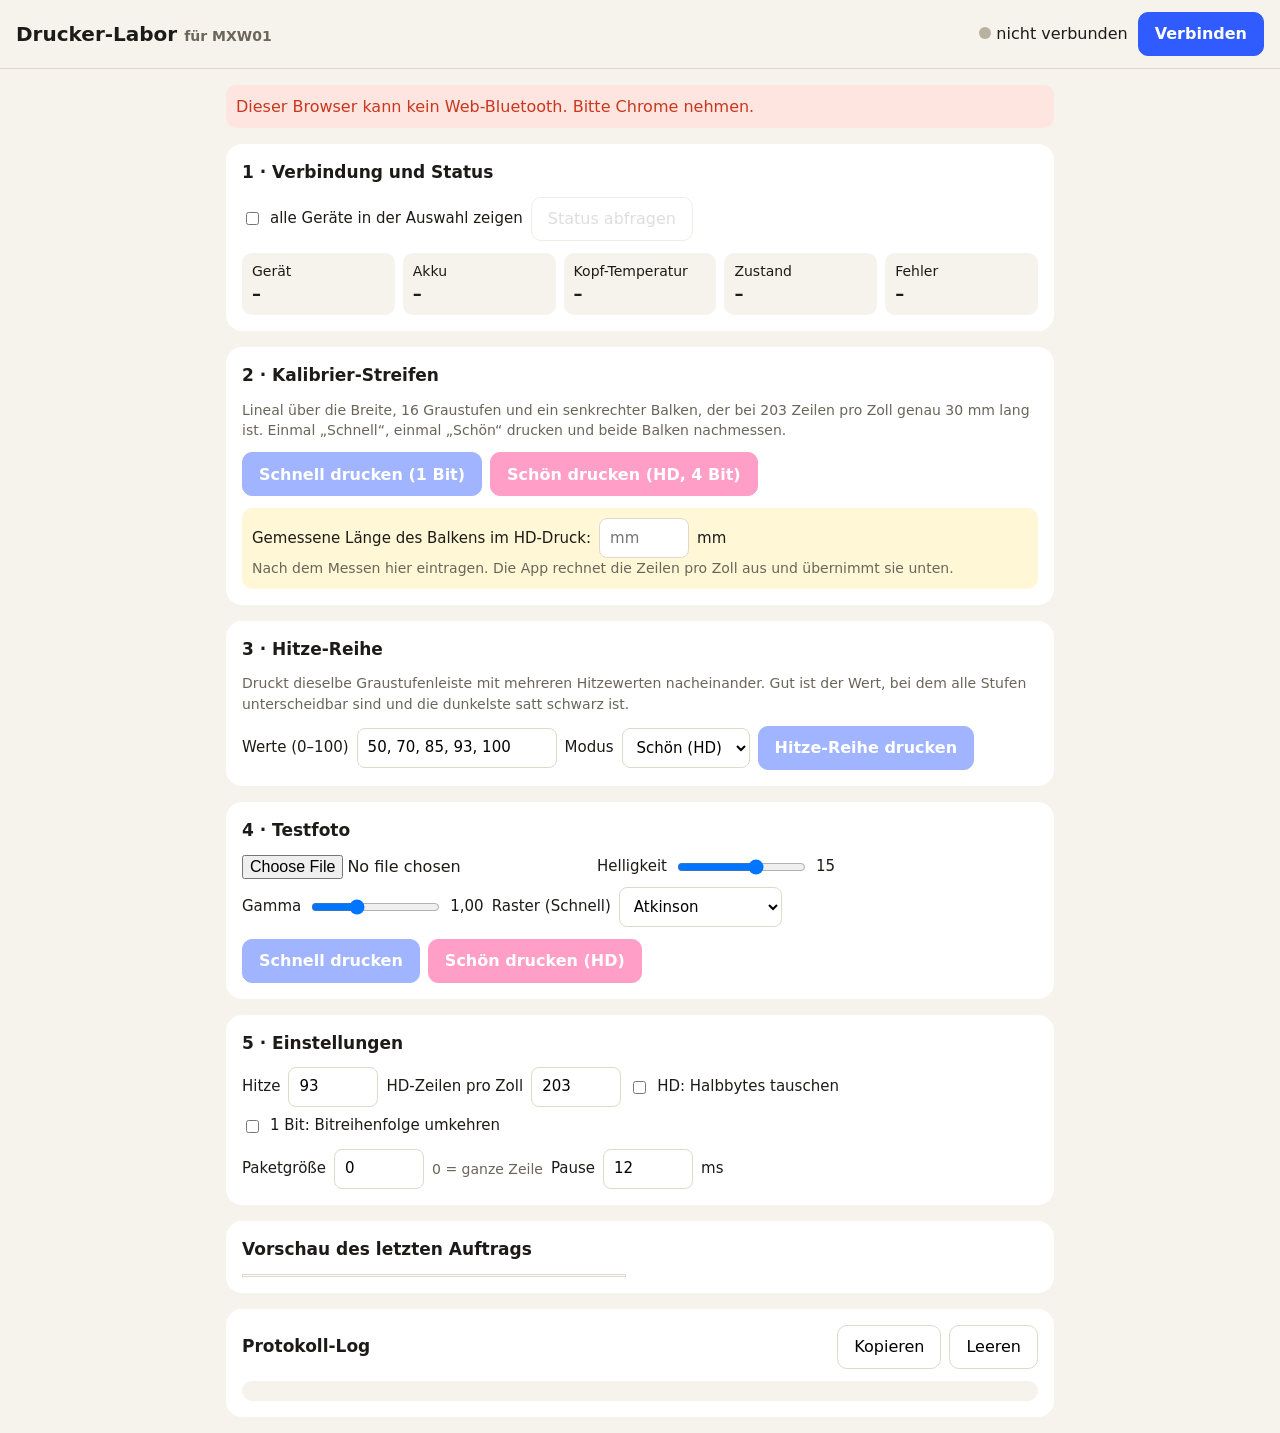
==== labor/index.html @ 0eab14d7 "Add files via upload" ====
<!DOCTYPE html>
<html lang="de">
<head>
<meta charset="utf-8">
<meta name="viewport" content="width=device-width, initial-scale=1">
<title>Drucker-Labor</title>
<style>
:root{--bg:#f6f3ec;--ink:#1d1b18;--mute:#6b655a;--line:#e0d9cb;--acc:#ff2d87;--blue:#2f5bff;--ok:#2f9e5b;--bad:#c8371e}
*{box-sizing:border-box;min-width:0}
body{margin:0;background:var(--bg);color:var(--ink);font:16px/1.45 system-ui,-apple-system,"Segoe UI",Roboto,sans-serif}
header{position:sticky;top:0;z-index:5;background:var(--bg);border-bottom:1px solid var(--line);padding:12px 16px;display:flex;flex-wrap:wrap;gap:10px;align-items:center}
header h1{font-size:20px;margin:0;flex:1}
main{max-width:860px;margin:0 auto;padding:16px;display:grid;gap:16px}
section{background:#fff;border-radius:16px;padding:16px;display:grid;gap:12px}
h2{font-size:17px;margin:0}
p{margin:0}.mute{color:var(--mute);font-size:14px}
button,select,input{font:inherit}
button{min-height:44px;padding:0 16px;border-radius:10px;border:1px solid var(--line);background:#fff;cursor:pointer}
button.pri{background:var(--blue);border-color:var(--blue);color:#fff;font-weight:600}
button.hd{background:var(--acc);border-color:var(--acc);color:#fff;font-weight:600}
button:disabled{opacity:.45;cursor:default}
.row{display:flex;flex-wrap:wrap;gap:8px;align-items:center}
label{display:flex;gap:8px;align-items:center;font-size:15px}
input[type=number],input[type=text],select{padding:8px 10px;border-radius:8px;border:1px solid var(--line);background:#fff;min-height:40px}
input[type=number]{width:90px}
.dot{width:12px;height:12px;border-radius:50%;background:#b8b0a1;display:inline-block}
.dot.on{background:var(--ok)}
.stat{display:grid;grid-template-columns:repeat(auto-fill,minmax(130px,1fr));gap:8px}
.stat div{background:var(--bg);border-radius:10px;padding:8px 10px;font-size:14px}
.stat b{display:block;font-size:18px}
canvas.prev{width:100%;max-width:384px;image-rendering:pixelated;border:1px solid var(--line);background:#fff;display:block}
pre{font:12px/1.4 ui-monospace,Menlo,monospace;background:var(--bg);border-radius:10px;padding:10px;max-height:260px;overflow:auto;white-space:pre-wrap;margin:0}
.calc{background:#fff7d6;border-radius:10px;padding:10px;font-size:15px}
progress{width:100%;height:10px}
.warn{background:#ffe5e0;color:var(--bad);border-radius:10px;padding:10px}
</style>
</head>
<body>
<header>
  <h1>Drucker-Labor <span class="mute">für MXW01</span></h1>
  <span id="st"><span class="dot" id="dot"></span> <span id="stTxt">nicht verbunden</span></span>
  <button class="pri" id="bConnect">Verbinden</button>
</header>
<main>
  <p class="warn" id="noBt" hidden>Dieser Browser kann kein Web-Bluetooth. Bitte Chrome nehmen.</p>

  <section>
    <h2>1 · Verbindung und Status</h2>
    <div class="row">
      <label><input type="checkbox" id="allDev"> alle Geräte in der Auswahl zeigen</label>
      <button id="bStatus" disabled>Status abfragen</button>
    </div>
    <div class="stat">
      <div>Gerät<b id="sName">–</b></div>
      <div>Akku<b id="sBat">–</b></div>
      <div>Kopf-Temperatur<b id="sTemp">–</b></div>
      <div>Zustand<b id="sState">–</b></div>
      <div>Fehler<b id="sErr">–</b></div>
    </div>
  </section>

  <section>
    <h2>2 · Kalibrier-Streifen</h2>
    <p class="mute">Lineal über die Breite, 16 Graustufen und ein senkrechter Balken, der bei 203 Zeilen pro Zoll genau 30 mm lang ist. Einmal „Schnell“, einmal „Schön“ drucken und beide Balken nachmessen.</p>
    <div class="row">
      <button class="pri" data-cal="fast" disabled>Schnell drucken (1 Bit)</button>
      <button class="hd" data-cal="hd" disabled>Schön drucken (HD, 4 Bit)</button>
    </div>
    <div class="calc">
      <label>Gemessene Länge des Balkens im HD-Druck: <input type="number" id="measHd" step="0.5" placeholder="mm"> mm</label>
      <p id="measOut" class="mute">Nach dem Messen hier eintragen. Die App rechnet die Zeilen pro Zoll aus und übernimmt sie unten.</p>
    </div>
  </section>

  <section>
    <h2>3 · Hitze-Reihe</h2>
    <p class="mute">Druckt dieselbe Graustufenleiste mit mehreren Hitzewerten nacheinander. Gut ist der Wert, bei dem alle Stufen unterscheidbar sind und die dunkelste satt schwarz ist.</p>
    <div class="row">
      <label>Werte (0–100) <input type="text" id="heatList" value="50, 70, 85, 93, 100" style="width:200px"></label>
      <label>Modus <select id="heatMode"><option value="hd">Schön (HD)</option><option value="fast">Schnell</option></select></label>
      <button class="pri" id="bHeat" disabled>Hitze-Reihe drucken</button>
    </div>
  </section>

  <section>
    <h2>4 · Testfoto</h2>
    <div class="row">
      <input type="file" id="file" accept="image/*">
      <label>Helligkeit <input type="range" id="bright" min="-60" max="60" value="15"><output id="oBright">15</output></label>
      <label>Gamma <input type="range" id="gamma" min="50" max="200" value="100"><output id="oGamma">1,00</output></label>
      <label>Raster (Schnell) <select id="dith"><option value="atk">Atkinson</option><option value="fs">Floyd–Steinberg</option><option value="bayer">Bayer</option></select></label>
    </div>
    <div class="row">
      <button class="pri" data-photo="fast" disabled>Schnell drucken</button>
      <button class="hd" data-photo="hd" disabled>Schön drucken (HD)</button>
    </div>
  </section>

  <section>
    <h2>5 · Einstellungen</h2>
    <div class="row">
      <label>Hitze <input type="number" id="heat" min="0" max="100" value="93"></label>
      <label>HD-Zeilen pro Zoll <input type="number" id="lpi" min="150" max="400" value="203"></label>
      <label><input type="checkbox" id="swapNib"> HD: Halbbytes tauschen</label>
      <label><input type="checkbox" id="flipBits"> 1 Bit: Bitreihenfolge umkehren</label>
    </div>
    <div class="row">
      <label>Paketgröße <input type="number" id="chunk" min="0" max="512" value="0"> <span class="mute">0 = ganze Zeile</span></label>
      <label>Pause <input type="number" id="delay" min="0" max="100" value="12"> ms</label>
    </div>
  </section>

  <section>
    <h2>Vorschau des letzten Auftrags</h2>
    <canvas class="prev" id="prev" width="384" height="1"></canvas>
    <progress id="prog" value="0" max="1" hidden></progress>
  </section>

  <section>
    <div class="row"><h2 style="flex:1">Protokoll-Log</h2><button id="bCopy">Kopieren</button><button id="bClear">Leeren</button></div>
    <pre id="log"></pre>
  </section>
</main>

<script>
{
const $ = id => document.getElementById(id);
const W = 384, SVC = 0xae30;
const sleep = ms => new Promise(r => setTimeout(r, ms));
const hex = a => Array.from(a, b => b.toString(16).padStart(2, '0')).join(' ');
function log(m) { const l = $('log'); l.textContent += new Date().toLocaleTimeString() + '  ' + m + '\n'; l.scrollTop = l.scrollHeight; }
if (!navigator.bluetooth) $('noBt').hidden = false;

/* ---------- Einstellungen merken ---------- */
const KEYS = ['heat', 'lpi', 'chunk', 'delay', 'heatList', 'bright', 'gamma', 'dith'], CHECKS = ['swapNib', 'flipBits', 'allDev'];
try { const s = JSON.parse(localStorage.getItem('df_labor') || '{}'); KEYS.forEach(k => s[k] != null && ($(k).value = s[k])); CHECKS.forEach(k => s[k] != null && ($(k).checked = s[k])); } catch {}
const persist = () => { const s = {}; KEYS.forEach(k => s[k] = $(k).value); CHECKS.forEach(k => s[k] = $(k).checked); try { localStorage.setItem('df_labor', JSON.stringify(s)); } catch {} };
[...KEYS, ...CHECKS].forEach(k => $(k).addEventListener('change', persist));
const outs = () => { $('oBright').textContent = $('bright').value; $('oGamma').textContent = (+$('gamma').value / 100).toFixed(2).replace('.', ','); };
$('bright').addEventListener('input', outs); $('gamma').addEventListener('input', outs); outs();

/* ---------- MXW01-Protokoll ---------- */
const CRC = new Uint8Array(256);
for (let i = 0; i < 256; i++) { let c = i; for (let j = 0; j < 8; j++) c = c & 0x80 ? ((c << 1) ^ 0x07) & 0xff : (c << 1) & 0xff; CRC[i] = c; }
const crc8 = d => { let c = 0; for (const b of d) c = CRC[(c ^ b) & 0xff]; return c; };
const cmd = (c, d) => { d = Array.from(d); return Uint8Array.from([0x22, 0x21, c, 0x00, d.length & 0xff, d.length >> 8, ...d, crc8(d), 0xff]); };

let dev = null, chCtl = null, chNot = null, chData = null, busy = false, waiters = [];
const STATES = ['bereit', 'druckt', 'Vorschub', 'Auswurf'];
const ERRS = { 0x01: 'kein Papier', 0x09: 'kein Papier', 0x04: 'überhitzt', 0x08: 'Akku schwach' };

function onNotify(e) {
  const v = new Uint8Array(e.target.value.buffer);
  log('← ' + hex(v));
  if (v[0] !== 0x22 || v[1] !== 0x21) return;
  const c = v[2], d = v.slice(6);
  if (c === 0xa1) {
    $('sBat').textContent = d[3] != null ? d[3] + ' %' : '–';
    $('sTemp').textContent = d[4] != null ? d[4] + ' °C' : '–';
    $('sState').textContent = STATES[d[0]] ?? String(d[0]);
    $('sErr').textContent = d[6] === 0 ? 'keiner' : (ERRS[d[7]] || 'Code 0x' + (d[7] ?? 0).toString(16));
  }
  waiters = waiters.filter(w => (w.c === c ? (w.res(d), false) : true));
}
function waitFor(c, ms) {
  return new Promise((res, rej) => { const w = { c, res }; waiters.push(w); setTimeout(() => { if (waiters.includes(w)) { waiters = waiters.filter(x => x !== w); rej(new Error('keine Antwort auf 0x' + c.toString(16))); } }, ms); });
}
async function send(c, d) { const p = cmd(c, d); log('→ ' + hex(p)); await chCtl.writeValueWithoutResponse(p); }

function setUi(on) {
  $('dot').classList.toggle('on', on);
  $('stTxt').textContent = on ? (dev.name || 'verbunden') : 'nicht verbunden';
  $('sName').textContent = on ? (dev.name || '?') : '–';
  document.querySelectorAll('[data-cal],[data-photo],#bHeat,#bStatus').forEach(b => b.disabled = !on || busy);
}
async function connect() {
  try {
    const opts = $('allDev').checked ? { acceptAllDevices: true, optionalServices: [SVC] } : { filters: [{ namePrefix: 'MXW' }], optionalServices: [SVC] };
    dev = await navigator.bluetooth.requestDevice(opts);
    dev.addEventListener('gattserverdisconnected', () => { log('getrennt'); chCtl = null; setUi(false); });
    log('verbinde mit ' + (dev.name || dev.id));
    const srv = await dev.gatt.connect(), svc = await srv.getPrimaryService(SVC);
    chCtl = await svc.getCharacteristic(0xae01);
    chNot = await svc.getCharacteristic(0xae02);
    chData = await svc.getCharacteristic(0xae03);
    await chNot.startNotifications(); chNot.addEventListener('characteristicvaluechanged', onNotify);
    log('verbunden'); setUi(true);
    await status();
  } catch (e) { if (e.name !== 'NotFoundError') log('Fehler: ' + e.message); setUi(false); }
}
async function status() { try { const p = waitFor(0xa1, 3000); await send(0xa1, [0x00]); await p; } catch (e) { log(e.message); } }

/* ---------- Bilddaten ---------- */
// grey: Float32Array 0..255 (255 = weiß), h Zeilen
function pack1(bits, h) {
  const out = new Uint8Array(h * 48), flip = $('flipBits').checked;
  for (let y = 0; y < h; y++) for (let x = 0; x < W; x++) if (bits[y * W + x]) out[y * 48 + (x >> 3)] |= flip ? (0x80 >> (x & 7)) : (1 << (x & 7));
  return out;
}
function pack4(levels, h) {
  const out = new Uint8Array(h * 192), swap = $('swapNib').checked;
  for (let y = 0; y < h; y++) for (let x = 0; x < W; x += 2) {
    const a = levels[y * W + x], b = levels[y * W + x + 1];
    out[y * 192 + (x >> 1)] = swap ? (b << 4) | a : (a << 4) | b;
  }
  return out;
}
const toLevels = g => { const l = new Uint8Array(g.length); for (let i = 0; i < g.length; i++) l[i] = Math.max(0, Math.min(15, Math.round((255 - g[i]) / 255 * 15))); return l; };
function dither(g, h, how) {
  g = Float32Array.from(g); const out = new Uint8Array(W * h);
  if (how === 'bayer') {
    const M = [0, 32, 8, 40, 2, 34, 10, 42, 48, 16, 56, 24, 50, 18, 58, 26, 12, 44, 4, 36, 14, 46, 6, 38, 60, 28, 52, 20, 62, 30, 54, 22, 3, 35, 11, 43, 1, 33, 9, 41, 51, 19, 59, 27, 49, 17, 57, 25, 15, 47, 7, 39, 13, 45, 5, 37, 63, 31, 55, 23, 61, 29, 53, 21];
    for (let y = 0; y < h; y++) for (let x = 0; x < W; x++) out[y * W + x] = g[y * W + x] < (M[(y & 7) * 8 + (x & 7)] + .5) * 4 ? 1 : 0;
    return out;
  }
  const atk = how === 'atk';
  for (let y = 0; y < h; y++) for (let x = 0; x < W; x++) {
    const i = y * W + x, o = g[i], n = o < 128 ? 0 : 255; out[i] = n ? 0 : 1; const e = o - n;
    const add = (dx, dy, k) => { const xx = x + dx, yy = y + dy; if (xx >= 0 && xx < W && yy < h) g[yy * W + xx] += e * k; };
    if (atk) { const k = 1 / 8; add(1, 0, k); add(2, 0, k); add(-1, 1, k); add(0, 1, k); add(1, 1, k); add(0, 2, k); }
    else { add(1, 0, 7 / 16); add(-1, 1, 3 / 16); add(0, 1, 5 / 16); add(1, 1, 1 / 16); }
  }
  return out;
}
function preview(job) {
  const c = $('prev'); c.width = W; c.height = job.h;
  const x = c.getContext('2d'), im = x.createImageData(W, job.h);
  for (let i = 0; i < W * job.h; i++) { const v = job.hd ? 255 - job.levels[i] * 17 : (job.bits[i] ? 20 : 255); im.data[i * 4] = im.data[i * 4 + 1] = im.data[i * 4 + 2] = v; im.data[i * 4 + 3] = 255; }
  x.putImageData(im, 0, 0);
}
function canvasGrey(c) { const d = c.getContext('2d').getImageData(0, 0, c.width, c.height).data, g = new Float32Array(c.width * c.height); for (let i = 0; i < g.length; i++) g[i] = 0.299 * d[i * 4] + 0.587 * d[i * 4 + 1] + 0.114 * d[i * 4 + 2]; return g; }

// Kalibrier-Streifen: Text, Lineal, 16 Stufen, 30-mm-Balken (240 Zeilen bei 203 lpi)
function calibration(hd, heat) {
  const H = 404, c = document.createElement('canvas'); c.width = W; c.height = H;
  const x = c.getContext('2d'); x.fillStyle = '#fff'; x.fillRect(0, 0, W, H); x.fillStyle = '#000';
  x.font = 'bold 20px sans-serif'; x.fillText((hd ? 'SCHÖN (HD)' : 'SCHNELL') + ' · Hitze ' + heat, 4, 22);
  for (let px = 0; px < W; px += 8) { const big = px % 64 === 0; x.fillRect(px, 30, 2, big ? 22 : 10); if (big) { x.font = 'bold 12px sans-serif'; x.fillText(String(px), px + 3, 66); } }
  x.fillRect(W - 2, 30, 2, 30);
  for (let i = 0; i < 16; i++) { const v = Math.round(255 - i * 17); x.fillStyle = `rgb(${v},${v},${v})`; x.fillRect(i * 24, 76, 24, 50); }
  x.fillStyle = '#000'; x.font = 'bold 12px sans-serif';
  for (let i = 0; i < 16; i += 3) x.fillText(String(i), i * 24 + 7, 142);
  // Balken: exakt 240 Zeilen
  x.fillRect(8, 152, 40, 2); x.fillRect(20, 152, 16, 240); x.fillRect(8, 390, 40, 2);
  x.font = 'bold 16px sans-serif'; x.fillText('Balken messen:', 60, 220); x.fillText('203 lpi = 30 mm', 60, 242); x.fillText('300 lpi = 20,3 mm', 60, 264);
  const g = canvasGrey(c);
  return hd ? { hd, h: H, levels: toLevels(g) } : { hd, h: H, bits: dither(g, H, 'bayer') };
}
function heatStrip(hd, heat) {
  const H = 96, c = document.createElement('canvas'); c.width = W; c.height = H;
  const x = c.getContext('2d'); x.fillStyle = '#fff'; x.fillRect(0, 0, W, H); x.fillStyle = '#000';
  x.font = 'bold 20px sans-serif'; x.fillText('Hitze ' + heat + (hd ? ' · HD' : ' · Schnell'), 4, 22);
  for (let i = 0; i < 16; i++) { const v = Math.round(255 - i * 17); x.fillStyle = `rgb(${v},${v},${v})`; x.fillRect(i * 24, 32, 24, 56); }
  const g = canvasGrey(c);
  return hd ? { hd, h: H, levels: toLevels(g) } : { hd, h: H, bits: dither(g, H, 'bayer') };
}
let photo = null;
$('file').addEventListener('change', async e => {
  const f = e.target.files[0]; if (!f) return;
  try { photo = await createImageBitmap(f, { imageOrientation: 'from-image' }); log(`Foto geladen: ${photo.width}×${photo.height}`); }
  catch { log('Foto konnte nicht gelesen werden'); }
});
function photoJob(hd) {
  const yScale = hd ? (+$('lpi').value || 203) / 203 : 1;
  const H = Math.max(1, Math.round(photo.height * W / photo.width * yScale));
  const c = document.createElement('canvas'); c.width = W; c.height = H;
  const x = c.getContext('2d'); x.fillStyle = '#fff'; x.fillRect(0, 0, W, H); x.drawImage(photo, 0, 0, W, H);
  const g = canvasGrey(c);
  // Tonwerte strecken, aufhellen, Gamma
  const hist = new Uint32Array(256); for (const v of g) hist[v | 0]++;
  let a = 0, lo = 0, hi = 255; for (let i = 0; i < 256; i++) { a += hist[i]; if (a > g.length * .01) { lo = i; break; } }
  a = 0; for (let i = 255; i >= 0; i--) { a += hist[i]; if (a > g.length * .01) { hi = i; break; } }
  const k = hi - lo > 30 ? 255 / (hi - lo) : 1, br = +$('bright').value, gm = +$('gamma').value / 100;
  for (let i = 0; i < g.length; i++) { let v = Math.max(0, Math.min(255, (g[i] - lo) * k + br)); g[i] = 255 * Math.pow(v / 255, 1 / gm); }
  return hd ? { hd, h: H, levels: toLevels(g) } : { hd, h: H, bits: dither(g, H, $('dith').value) };
}

/* ---------- Drucken ---------- */
async function printJob(job, heat) {
  const bpl = job.hd ? 192 : 48;
  const lines = Math.max(90, job.h);
  const data = new Uint8Array(lines * bpl);
  data.set(job.hd ? pack4(job.levels, job.h) : pack1(job.bits, job.h));
  preview(job);
  await send(0xa2, [Math.max(0, Math.min(100, heat))]);
  await sleep(50);
  await status();
  const ack = waitFor(0xa9, 3000);
  await send(0xa9, [lines & 0xff, lines >> 8, bpl, job.hd ? 0x02 : 0x00]);
  try { const d = await ack; if (d[0] !== 0) throw new Error('Drucker lehnt ab (Code ' + d[0] + ')'); } catch (e) { if (/lehnt/.test(e.message)) throw e; log(e.message + ' – sende trotzdem'); }
  const chunk = +$('chunk').value || bpl, gap = +$('delay').value, prog = $('prog');
  prog.hidden = false; prog.max = data.length;
  const t0 = performance.now();
  for (let o = 0; o < data.length; o += chunk) {
    await chData.writeValueWithoutResponse(data.slice(o, o + chunk));
    if (gap) await sleep(gap);
    prog.value = o;
  }
  log(`${lines} Zeilen à ${bpl} Byte gesendet in ${((performance.now() - t0) / 1000).toFixed(1)} s`);
  const done = waitFor(0xaa, 20000 + lines * 60);
  await send(0xad, [0x00]);
  try { await done; log('Druck fertig'); } catch (e) { log(e.message); }
  prog.hidden = true;
}
async function run(fn) {
  if (busy || !chCtl) return;
  busy = true; setUi(true);
  try { await fn(); } catch (e) { log('Fehler: ' + e.message); }
  busy = false; setUi(!!chCtl);
}
$('bConnect').addEventListener('click', connect);
$('bStatus').addEventListener('click', () => run(status));
document.querySelectorAll('[data-cal]').forEach(b => b.addEventListener('click', () => run(async () => {
  const hd = b.dataset.cal === 'hd', heat = +$('heat').value;
  await printJob(calibration(hd, heat), heat);
})));
$('bHeat').addEventListener('click', () => run(async () => {
  const hd = $('heatMode').value === 'hd';
  const vals = $('heatList').value.split(/[,; ]+/).map(Number).filter(v => v >= 0 && v <= 100);
  for (const v of vals) { log('Hitze-Reihe: ' + v); await printJob(heatStrip(hd, v), v); await sleep(400); }
}));
document.querySelectorAll('[data-photo]').forEach(b => b.addEventListener('click', () => run(async () => {
  if (!photo) { log('Erst ein Foto wählen'); return; }
  await printJob(photoJob(b.dataset.photo === 'hd'), +$('heat').value);
})));
$('measHd').addEventListener('input', e => {
  const mm = +e.target.value;
  if (!mm) { $('measOut').textContent = 'Nach dem Messen hier eintragen.'; return; }
  const lpi = Math.round(240 / mm * 25.4);
  $('measOut').textContent = `240 Zeilen auf ${String(mm).replace('.', ',')} mm ergeben ${lpi} Zeilen pro Zoll. Übernommen.`;
  $('lpi').value = lpi; persist();
});
$('bCopy').addEventListener('click', async () => { try { await navigator.clipboard.writeText($('log').textContent); log('Log kopiert'); } catch { log('Kopieren nicht möglich'); } });
$('bClear').addEventListener('click', () => $('log').textContent = '');
setUi(false);
}
</script>
</body>
</html>
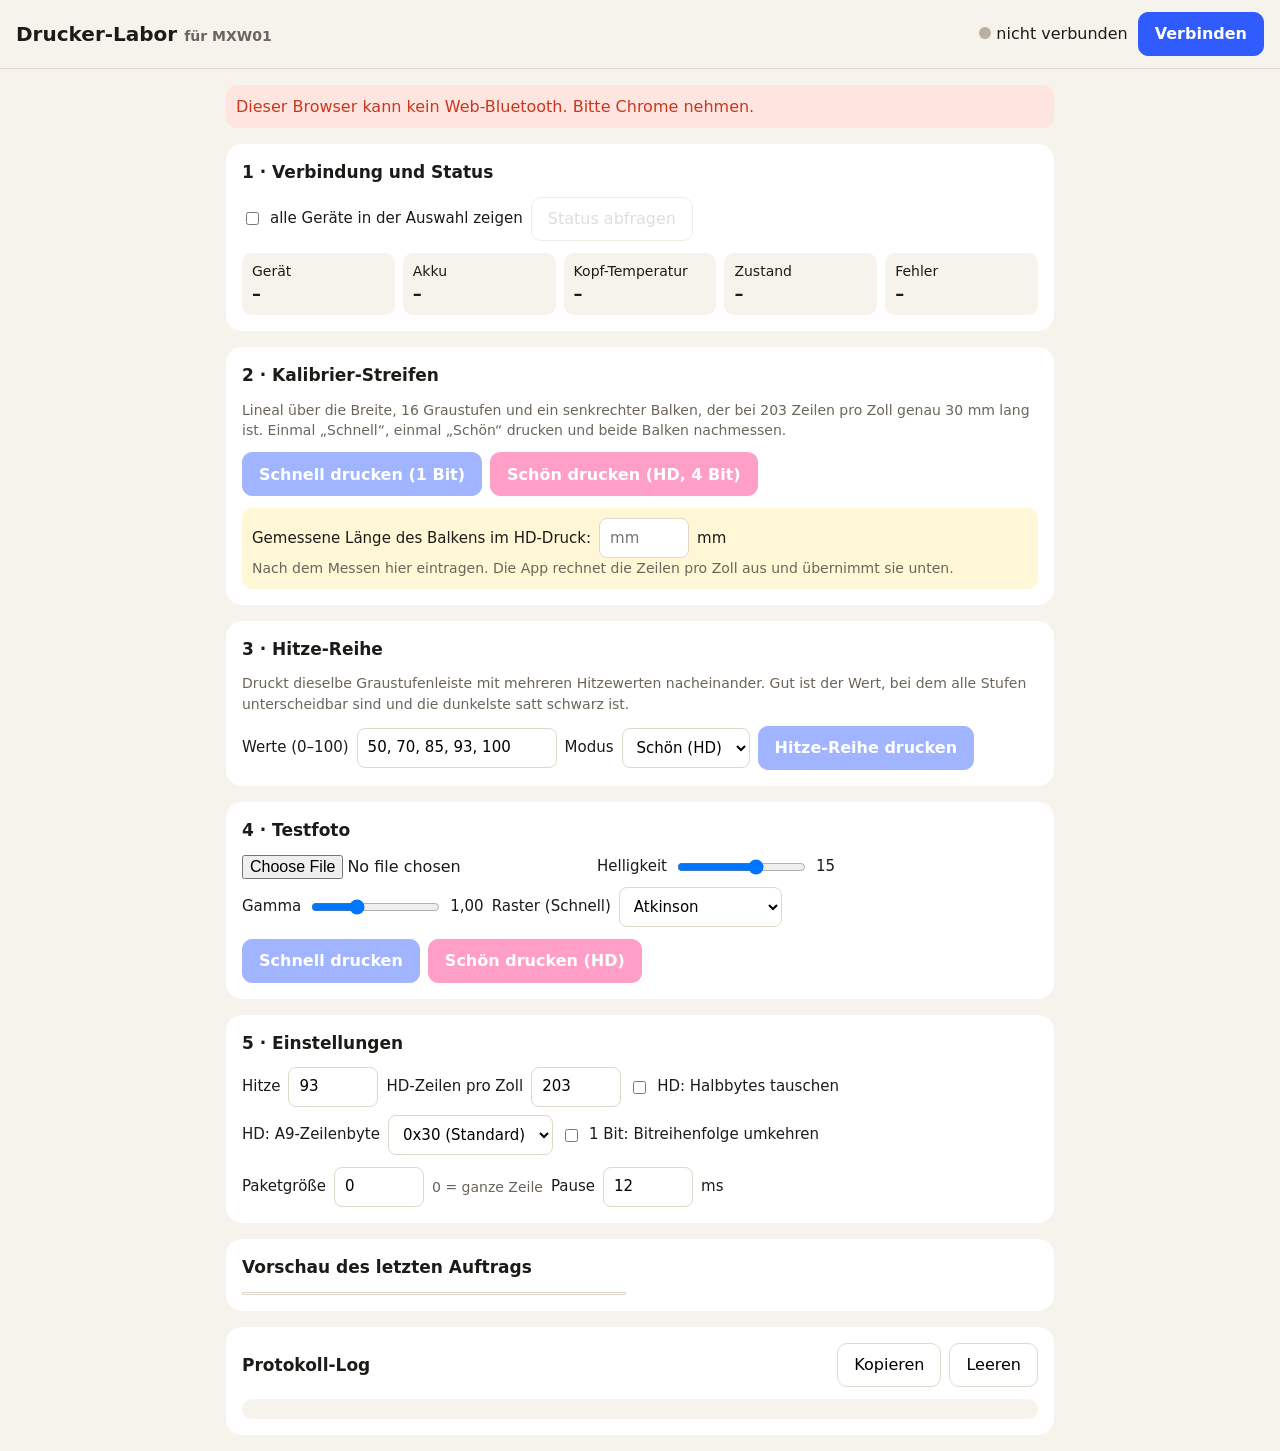
==== commit 7d4cf40a: "Add files via upload" ====
--- a/labor/index.html
+++ b/labor/index.html
@@ -102,6 +102,7 @@
       <label>Hitze <input type="number" id="heat" min="0" max="100" value="93"></label>
       <label>HD-Zeilen pro Zoll <input type="number" id="lpi" min="150" max="400" value="203"></label>
       <label><input type="checkbox" id="swapNib"> HD: Halbbytes tauschen</label>
+      <label>HD: A9-Zeilenbyte <select id="hdBpl"><option value="48">0x30 (Standard)</option><option value="192">0xC0</option></select></label>
       <label><input type="checkbox" id="flipBits"> 1 Bit: Bitreihenfolge umkehren</label>
     </div>
     <div class="row">
@@ -132,7 +133,7 @@
 if (!navigator.bluetooth) $('noBt').hidden = false;
 
 /* ---------- Einstellungen merken ---------- */
-const KEYS = ['heat', 'lpi', 'chunk', 'delay', 'heatList', 'bright', 'gamma', 'dith'], CHECKS = ['swapNib', 'flipBits', 'allDev'];
+const KEYS = ['heat', 'lpi', 'chunk', 'delay', 'heatList', 'bright', 'gamma', 'dith', 'hdBpl'], CHECKS = ['swapNib', 'flipBits', 'allDev'];
 try { const s = JSON.parse(localStorage.getItem('df_labor') || '{}'); KEYS.forEach(k => s[k] != null && ($(k).value = s[k])); CHECKS.forEach(k => s[k] != null && ($(k).checked = s[k])); } catch {}
 const persist = () => { const s = {}; KEYS.forEach(k => s[k] = $(k).value); CHECKS.forEach(k => s[k] = $(k).checked); try { localStorage.setItem('df_labor', JSON.stringify(s)); } catch {} };
 [...KEYS, ...CHECKS].forEach(k => $(k).addEventListener('change', persist));
@@ -285,9 +286,11 @@
   await send(0xa2, [Math.max(0, Math.min(100, heat))]);
   await sleep(50);
   await status();
+  const a9Byte = job.hd ? (+$('hdBpl').value || 48) : 48;
   const ack = waitFor(0xa9, 3000);
-  await send(0xa9, [lines & 0xff, lines >> 8, bpl, job.hd ? 0x02 : 0x00]);
-  try { const d = await ack; if (d[0] !== 0) throw new Error('Drucker lehnt ab (Code ' + d[0] + ')'); } catch (e) { if (/lehnt/.test(e.message)) throw e; log(e.message + ' – sende trotzdem'); }
+  await send(0xa9, [lines & 0xff, lines >> 8, a9Byte, job.hd ? 0x02 : 0x00]);
+  log(`   A9: ${lines} Zeilen, Zeilenbyte 0x${a9Byte.toString(16)}, Modus ${job.hd ? 'HD (0x02)' : 'Schnell (0x00)'}`);
+  try { const d = await ack; if (d[0] !== 0) throw new Error('A9 abgelehnt (Code 0x' + d[0].toString(16) + ')'); log('   A9 angenommen'); } catch (e) { if (/abgelehnt/.test(e.message)) throw e; log(e.message + ' – sende trotzdem'); }
   const chunk = +$('chunk').value || bpl, gap = +$('delay').value, prog = $('prog');
   prog.hidden = false; prog.max = data.length;
   const t0 = performance.now();
@@ -297,9 +300,14 @@
     prog.value = o;
   }
   log(`${lines} Zeilen à ${bpl} Byte gesendet in ${((performance.now() - t0) / 1000).toFixed(1)} s`);
-  const done = waitFor(0xaa, 20000 + lines * 60);
+  const done = waitFor(0xaa, Math.max(90000, 20000 + lines * 60));
+  const t1 = performance.now();
   await send(0xad, [0x00]);
-  try { await done; log('Druck fertig'); } catch (e) { log(e.message); }
+  try {
+    const d = await done, s = ((performance.now() - t1) / 1000).toFixed(1);
+    if (d[0] === 0) log(`Druck fertig nach ${s} s, OK`);
+    else log(`Druck abgebrochen nach ${s} s, Code 0x${d[0].toString(16)}`);
+  } catch (e) { log(e.message); }
   prog.hidden = true;
 }
 async function run(fn) {
